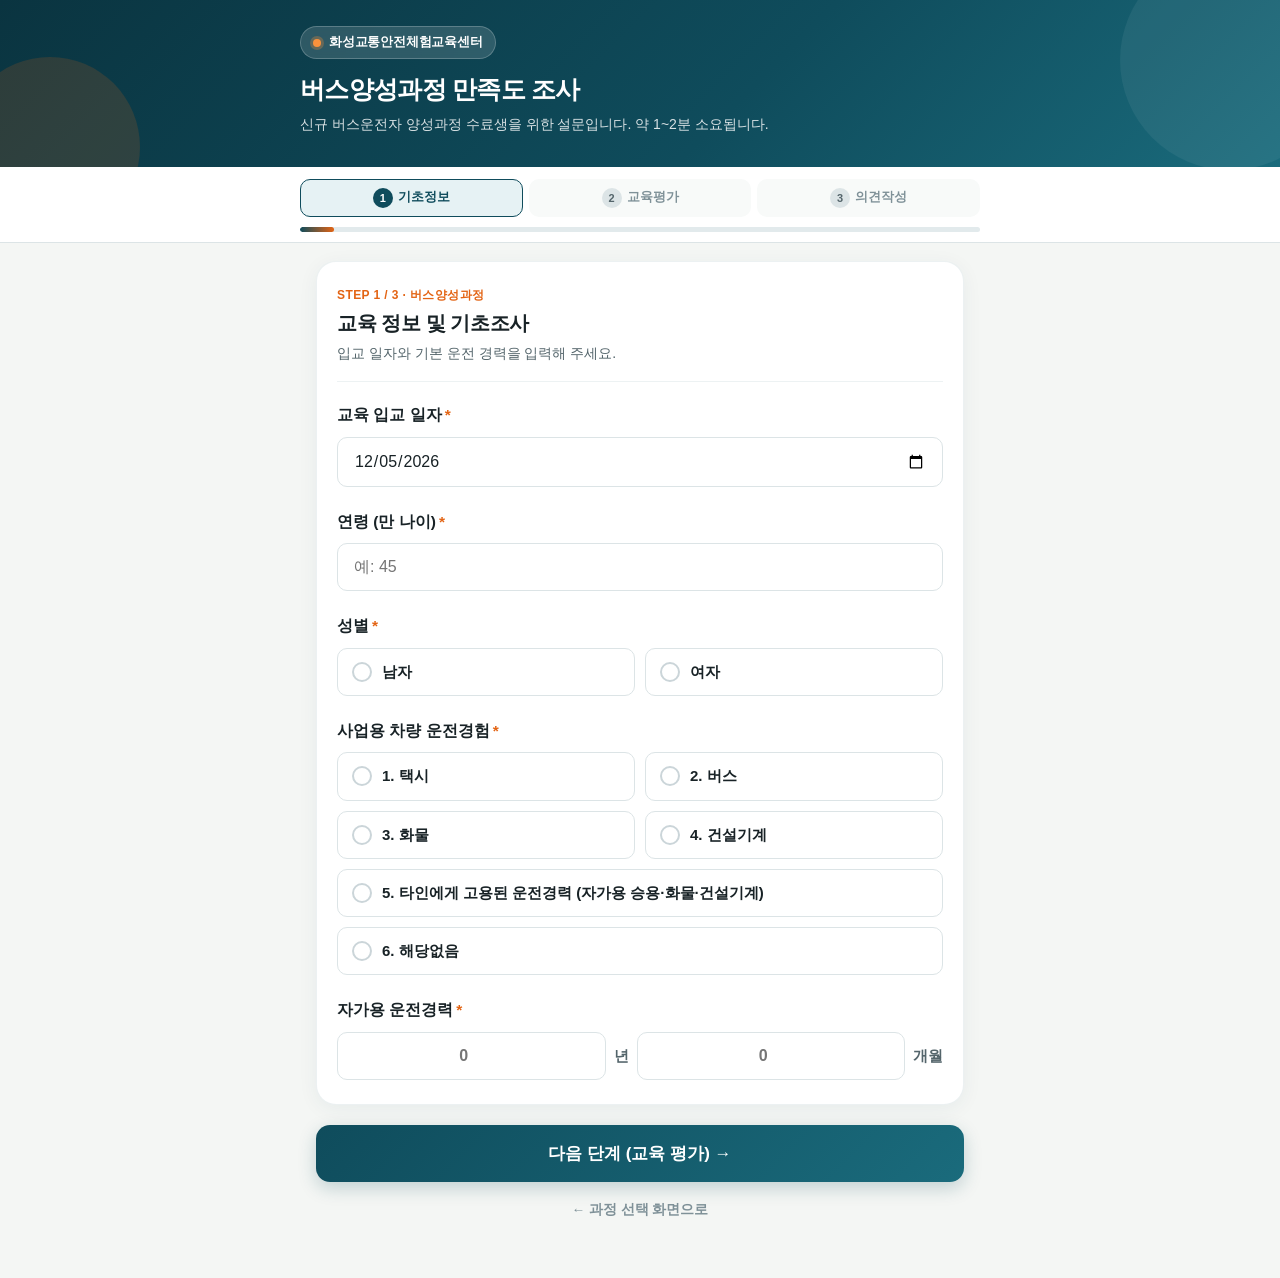
==== bus/index.html @ 3fd79c97 "Add files via upload" ====
<!DOCTYPE html>
<html lang="ko">
<head>
<meta charset="UTF-8">
<meta name="viewport" content="width=device-width, initial-scale=1.0, maximum-scale=1.0, user-scalable=no">
<title>화성센터 고객만족도 조사 - 버스양성과정</title>
<link rel="stylesheet" href="../assets/survey.css">
</head>
<body>
<header class="hero-header">
  <div class="hero-inner">
    <div class="hero-top-row">
      <div class="brand-pill">
        <span class="brand-dot"></span>
        <span id="centerName">화성교통안전체험교육센터</span>
      </div>
    </div>
    <h1 class="hero-title">버스양성과정 만족도 조사</h1>
    <p class="hero-subtitle">신규 버스운전자 양성과정 수료생을 위한 설문입니다. 약 1~2분 소요됩니다.</p>
  </div>
</header>

<nav class="stepper-bar" id="stepperBar" aria-label="설문 단계">
  <div class="stepper-inner">
    <div class="step-pills">
      <button type="button" class="step-pill active"><span class="step-idx">1</span>기초정보</button>
      <button type="button" class="step-pill"><span class="step-idx">2</span>교육평가</button>
      <button type="button" class="step-pill"><span class="step-idx">3</span>의견작성</button>
    </div>
    <div class="progress-track"><div class="progress-fill" id="progressFill"></div></div>
  </div>
</nav>

<main class="container">
  <div class="demo-banner" id="demoBanner">
    <strong>[담당자 안내]</strong> 아직 <code>config.js</code>에 구글 시트 웹 앱 URL이 연결되지 않아 <strong>테스트 모드</strong>로 열려 있습니다. 배포 전 <code>config.js</code>의 <code>SHEET_URL</code>을 입력해 주세요.
  </div>

  <div id="surveyForm">
    <!-- STEP 1: 교육 정보 & 기초조사 -->
    <section class="step-panel active" data-step-key="basic">
      <div class="card">
        <div class="card-head">
          <div class="card-eyebrow">STEP 1 / 3 · 버스양성과정</div>
          <h2 class="card-title">교육 정보 및 기초조사</h2>
          <p class="card-desc">입교 일자와 기본 운전 경력을 입력해 주세요.</p>
        </div>

        <div class="question">
          <label class="q-label" for="eduDate">교육 입교 일자<span class="required">*</span></label>
          <input type="date" id="eduDate">
          <div class="error-msg" id="err-eduDate">교육 입교 일자를 선택해 주세요</div>
        </div>

        <div class="question">
          <label class="q-label" for="age">연령 (만 나이)<span class="required">*</span></label>
          <input type="number" id="age" inputmode="numeric" min="18" max="100" placeholder="예: 45">
          <div class="error-msg" id="err-age">연령(만 나이)을 정확히 입력해 주세요</div>
        </div>

        <div class="question">
          <label class="q-label">성별<span class="required">*</span></label>
          <div class="choice-grid">
            <label class="choice-tile">
              <input type="radio" name="gender" value="1">
              <span class="choice-check">✓</span>
              <span class="choice-text">남자</span>
            </label>
            <label class="choice-tile">
              <input type="radio" name="gender" value="2">
              <span class="choice-check">✓</span>
              <span class="choice-text">여자</span>
            </label>
          </div>
          <div class="error-msg" id="err-gender">성별을 선택해 주세요</div>
        </div>

        <div class="question">
          <label class="q-label">사업용 차량 운전경험<span class="required">*</span></label>
          <div class="choice-grid">
            <label class="choice-tile">
              <input type="radio" name="bizExp" value="1">
              <span class="choice-check">✓</span>
              <span class="choice-text">1. 택시</span>
            </label>
            <label class="choice-tile">
              <input type="radio" name="bizExp" value="2">
              <span class="choice-check">✓</span>
              <span class="choice-text">2. 버스</span>
            </label>
            <label class="choice-tile">
              <input type="radio" name="bizExp" value="3">
              <span class="choice-check">✓</span>
              <span class="choice-text">3. 화물</span>
            </label>
            <label class="choice-tile">
              <input type="radio" name="bizExp" value="4">
              <span class="choice-check">✓</span>
              <span class="choice-text">4. 건설기계</span>
            </label>
            <label class="choice-tile full">
              <input type="radio" name="bizExp" value="5">
              <span class="choice-check">✓</span>
              <span class="choice-text">5. 타인에게 고용된 운전경력 (자가용 승용·화물·건설기계)</span>
            </label>
            <label class="choice-tile full">
              <input type="radio" name="bizExp" value="6">
              <span class="choice-check">✓</span>
              <span class="choice-text">6. 해당없음</span>
            </label>
          </div>
          <div class="error-msg" id="err-bizExp">항목을 선택하고 해당 시 경력 기간을 입력해 주세요</div>

          <div class="sub-box" id="bizCareerBox">
            <div class="sub-box-title">사업용 운전경력 기간 입력</div>
            <div class="exp-row">
              <input type="number" id="bizYear" inputmode="numeric" min="0" max="60" placeholder="0">
              <span class="exp-unit">년</span>
              <input type="number" id="bizMonth" inputmode="numeric" min="0" max="11" placeholder="0">
              <span class="exp-unit">개월</span>
            </div>
          </div>
        </div>

        <div class="question">
          <label class="q-label">자가용 운전경력<span class="required">*</span></label>
          <div class="exp-row">
            <input type="number" id="privYear" inputmode="numeric" min="0" max="80" placeholder="0">
            <span class="exp-unit">년</span>
            <input type="number" id="privMonth" inputmode="numeric" min="0" max="11" placeholder="0">
            <span class="exp-unit">개월</span>
          </div>
          <div class="error-msg" id="err-privCareer">자가용 운전경력을 입력해 주세요 (없으면 0 입력)</div>
        </div>
      </div>

      <div class="step-actions">
        <button type="button" class="btn-next" data-action="next">다음 단계 (교육 평가) →</button>
      </div>
      <div style="text-align:center;">
        <a class="back-link" href="../">← 과정 선택 화면으로</a>
      </div>
    </section>

    <!-- STEP 2: 교육 전반 평가 -->
    <section class="step-panel" data-step-key="rating">
      <div class="card">
        <div class="card-head">
          <div class="card-eyebrow">STEP 2 / 3</div>
          <h2 class="card-title">교육 전반 평가</h2>
          <p class="card-desc">각 문항의 점수 버튼(0점 ~ 10점)을 가볍게 눌러 선택해 주세요.</p>
        </div>

        <div class="rating-toolbar">
          <div class="rating-counter" id="ratingCounter">평가 완료 <strong>0</strong> / 10문항</div>
          <button type="button" id="allSatisfiedBtn" class="quick-max-btn">전체 10점(매우 만족) 선택</button>
        </div>

        <div id="ratingContainer"></div>
      </div>

      <div class="step-actions">
        <button type="button" class="btn-prev" data-action="prev">← 이전</button>
        <button type="button" class="btn-next" data-action="next">다음 단계 (의견 작성) →</button>
      </div>
    </section>

    <!-- STEP 3: 의견 및 개선사항 -->
    <section class="step-panel" data-step-key="feedback">
      <div class="card">
        <div class="card-head">
          <div class="card-eyebrow">STEP 3 / 3 · 마지막 단계</div>
          <h2 class="card-title">의견 및 개선사항</h2>
          <p class="card-desc">더 나은 화성센터 교육을 위해 소중한 의견을 들려주세요.</p>
        </div>

        <div class="question">
          <label class="q-label">교육과정 중 가장 만족스러운 내용은 무엇입니까?<span class="required">*</span></label>
          <div class="choice-grid">
            <label class="choice-tile">
              <input type="radio" name="satisfied" value="체험교육">
              <span class="choice-check">✓</span>
              <span class="choice-text">1. 체험교육</span>
            </label>
            <label class="choice-tile">
              <input type="radio" name="satisfied" value="교수진">
              <span class="choice-check">✓</span>
              <span class="choice-text">2. 교수진</span>
            </label>
            <label class="choice-tile">
              <input type="radio" name="satisfied" value="시설">
              <span class="choice-check">✓</span>
              <span class="choice-text">3. 시설</span>
            </label>
            <label class="choice-tile">
              <input type="radio" name="satisfied" value="기타">
              <span class="choice-check">✓</span>
              <span class="choice-text">4. 기타</span>
            </label>
          </div>
          <div class="error-msg" id="err-satisfied">항목을 선택해 주세요 (기타 선택 시 내용 입력)</div>
          <div class="etc-box" id="satisfiedEtcBox">
            <textarea id="satisfiedEtcText" placeholder="기타 만족스러운 내용을 작성해 주세요"></textarea>
          </div>
        </div>

        <div class="question">
          <label class="q-label">개선점 및 불편사항<span class="required">*</span></label>

          <div class="imp-card">
            <div class="imp-title">① 교육 관련</div>
            <div class="choice-grid">
              <label class="choice-tile">
                <input type="radio" name="imp_edu" value="1">
                <span class="choice-check">✓</span>
                <span class="choice-text">없음</span>
              </label>
              <label class="choice-tile">
                <input type="radio" name="imp_edu" value="2">
                <span class="choice-check">✓</span>
                <span class="choice-text">있음 (작성)</span>
              </label>
            </div>
            <div class="imp-textarea" id="imp_edu_box">
              <textarea id="imp_edu_text" placeholder="교육 관련 개선점을 작성해 주세요"></textarea>
            </div>
          </div>

          <div class="imp-card">
            <div class="imp-title">② 시설 관련</div>
            <div class="choice-grid">
              <label class="choice-tile">
                <input type="radio" name="imp_facility" value="1">
                <span class="choice-check">✓</span>
                <span class="choice-text">없음</span>
              </label>
              <label class="choice-tile">
                <input type="radio" name="imp_facility" value="2">
                <span class="choice-check">✓</span>
                <span class="choice-text">있음 (작성)</span>
              </label>
            </div>
            <div class="imp-textarea" id="imp_facility_box">
              <textarea id="imp_facility_text" placeholder="시설 관련 개선점을 작성해 주세요"></textarea>
            </div>
          </div>

          <div class="imp-card">
            <div class="imp-title">③ 기타 의견</div>
            <div class="choice-grid">
              <label class="choice-tile">
                <input type="radio" name="imp_etc" value="1">
                <span class="choice-check">✓</span>
                <span class="choice-text">없음</span>
              </label>
              <label class="choice-tile">
                <input type="radio" name="imp_etc" value="2">
                <span class="choice-check">✓</span>
                <span class="choice-text">있음 (작성)</span>
              </label>
            </div>
            <div class="imp-textarea" id="imp_etc_box">
              <textarea id="imp_etc_text" placeholder="기타 의견을 작성해 주세요"></textarea>
            </div>
          </div>

          <div class="error-msg" id="err-improvement">①~③ 모든 항목을 선택해 주세요 (있음 선택 시 내용 입력)</div>
        </div>
      </div>

      <div class="step-actions">
        <button type="button" class="btn-prev" data-action="prev">← 이전</button>
        <button type="button" class="submit-btn" id="submitBtn">설문 제출 완료</button>
      </div>
      <div class="status-box" id="statusBox"></div>
    </section>
  </div>

  <!-- 완료 화면 -->
  <div class="complete-screen" id="completeScreen">
    <div class="complete-icon">✓</div>
    <h2>설문이 정상 제출되었습니다</h2>
    <p>화성교통안전체험교육센터 버스양성과정에 참여해 주셔서 감사합니다.<br>보내주신 소중한 의견은 더 나은 교육 서비스 개선에 적극 반영하겠습니다.</p>
    <div class="complete-meta" id="completeMeta"></div>
    <button type="button" class="secondary-btn" onclick="window.location.reload()">새 설문 작성하기</button>
  </div>
</main>

<script src="../config.js"></script>
<script src="../assets/survey.js"></script>
<script>
  window.addEventListener('DOMContentLoaded', function () {
    window.initHwaseongSurvey({ surveyType: 'bus' });
  });
</script>
</body>
</html>
---- assets/survey.css ----
:root {
  --brand: #0f4c5c;
  --brand-dark: #0a3440;
  --brand-light: #e6f2f4;
  --brand-mid: #1a6b7c;
  --accent: #e36414;
  --accent-soft: #fff3eb;
  --bus: #1e4d8c;
  --bus-soft: #eaf2fc;
  --bg: #f4f6f4;
  --surface: #ffffff;
  --surface-muted: #f8faf9;
  --text: #182226;
  --text-sub: #54656b;
  --text-muted: #7f9198;
  --border: #dce4e6;
  --danger: #d64545;
  --danger-bg: #fff5f5;
  --success: #16794c;
  --success-bg: #ecfdf3;
  --radius-lg: 20px;
  --radius-md: 14px;
  --radius-sm: 10px;
  --shadow-card: 0 4px 20px rgba(15, 76, 92, 0.06);
  --shadow-btn: 0 6px 18px rgba(15, 76, 92, 0.22);
}

html {
  overflow-x: hidden;
  scroll-behavior: smooth;
}

* {
  box-sizing: border-box;
  margin: 0;
  padding: 0;
  -webkit-tap-highlight-color: transparent;
}

body {
  font-family: -apple-system, BlinkMacSystemFont, 'Pretendard', 'Malgun Gothic', 'Apple SD Gothic Neo', sans-serif;
  background: var(--bg);
  color: var(--text);
  min-height: 100vh;
  overflow-x: hidden;
  line-height: 1.55;
}

/* 상단 히어로 배너 (화성센터 전용 딥 틸 테마) */
.hero-header {
  background: linear-gradient(135deg, var(--brand-dark) 0%, var(--brand) 58%, var(--brand-mid) 100%);
  color: #ffffff;
  padding: 26px 20px 32px;
  position: relative;
  overflow: hidden;
}

.hero-header::before {
  content: '';
  position: absolute;
  right: -60px;
  top: -50px;
  width: 220px;
  height: 220px;
  border-radius: 50%;
  background: rgba(255, 255, 255, 0.06);
  pointer-events: none;
}

.hero-header::after {
  content: '';
  position: absolute;
  left: -40px;
  bottom: -70px;
  width: 180px;
  height: 180px;
  border-radius: 50%;
  background: rgba(227, 100, 20, 0.16);
  pointer-events: none;
}

.hero-inner {
  max-width: 680px;
  margin: 0 auto;
  position: relative;
  z-index: 1;
}

.hero-top-row {
  display: flex;
  align-items: center;
  justify-content: space-between;
  gap: 12px;
  margin-bottom: 14px;
}

.brand-pill {
  display: inline-flex;
  align-items: center;
  gap: 8px;
  background: rgba(255, 255, 255, 0.14);
  border: 1px solid rgba(255, 255, 255, 0.22);
  backdrop-filter: blur(6px);
  padding: 6px 12px;
  border-radius: 999px;
  font-size: 12.5px;
  font-weight: 700;
  letter-spacing: -0.2px;
}

.brand-dot {
  width: 8px;
  height: 8px;
  border-radius: 50%;
  background: #fb923c;
  box-shadow: 0 0 0 3px rgba(251, 146, 60, 0.28);
}

/* 상단 우측 관리자 자물쇠 버튼 */
.admin-lock-btn {
  width: 38px;
  height: 38px;
  border-radius: 11px;
  background: rgba(255, 255, 255, 0.14);
  border: 1px solid rgba(255, 255, 255, 0.26);
  color: #ffffff;
  display: inline-flex;
  align-items: center;
  justify-content: center;
  cursor: pointer;
  transition: background 0.15s ease, transform 0.15s ease;
  flex-shrink: 0;
}

.admin-lock-btn:hover {
  background: rgba(255, 255, 255, 0.24);
  transform: translateY(-1px);
}

.admin-lock-btn:active {
  transform: scale(0.95);
}

.hero-title {
  font-size: 25px;
  font-weight: 800;
  letter-spacing: -0.7px;
  line-height: 1.3;
  margin-bottom: 8px;
}

.hero-subtitle {
  font-size: 14px;
  color: rgba(255, 255, 255, 0.84);
  line-height: 1.5;
}

/* 비밀번호 입력 모달 */
.modal-backdrop {
  position: fixed;
  inset: 0;
  background: rgba(10, 30, 38, 0.58);
  backdrop-filter: blur(4px);
  display: none;
  align-items: center;
  justify-content: center;
  padding: 20px;
  z-index: 999;
}

.modal-backdrop.show {
  display: flex;
}

.modal-card {
  width: 100%;
  max-width: 380px;
  background: #ffffff;
  border-radius: 20px;
  padding: 26px 22px 22px;
  box-shadow: 0 20px 50px rgba(0, 0, 0, 0.28);
  animation: fadeSlide 0.18s ease;
}

.modal-icon {
  width: 48px;
  height: 48px;
  border-radius: 14px;
  background: var(--brand-light);
  color: var(--brand);
  display: flex;
  align-items: center;
  justify-content: center;
  margin-bottom: 14px;
}

.modal-title {
  font-size: 19px;
  font-weight: 800;
  color: var(--text);
  margin-bottom: 6px;
}

.modal-desc {
  font-size: 13.5px;
  color: var(--text-sub);
  margin-bottom: 16px;
  line-height: 1.5;
}

.modal-actions {
  display: flex;
  gap: 8px;
  margin-top: 16px;
}

.modal-btn-cancel {
  flex: 1;
  padding: 13px;
  border-radius: 10px;
  border: 1.5px solid var(--border);
  background: #ffffff;
  color: var(--text-sub);
  font-size: 14.5px;
  font-weight: 700;
  cursor: pointer;
  font-family: inherit;
}

.modal-btn-confirm {
  flex: 1.4;
  padding: 13px;
  border-radius: 10px;
  border: none;
  background: var(--brand);
  color: #ffffff;
  font-size: 14.5px;
  font-weight: 800;
  cursor: pointer;
  font-family: inherit;
}

/* 고정 단계 내비게이션 바 */
.stepper-bar {
  position: sticky;
  top: 0;
  z-index: 90;
  background: rgba(255, 255, 255, 0.96);
  backdrop-filter: blur(10px);
  border-bottom: 1px solid var(--border);
  padding: 12px 16px 10px;
}

.stepper-inner {
  max-width: 680px;
  margin: 0 auto;
}

.step-pills {
  display: flex;
  gap: 6px;
  margin-bottom: 10px;
}

.step-pill {
  flex: 1;
  display: flex;
  align-items: center;
  justify-content: center;
  gap: 5px;
  padding: 8px 6px;
  border-radius: 10px;
  background: var(--surface-muted);
  border: 1.5px solid transparent;
  color: var(--text-muted);
  font-size: 12.5px;
  font-weight: 700;
  cursor: pointer;
  transition: all 0.18s ease;
  font-family: inherit;
}

.step-pill .step-idx {
  width: 20px;
  height: 20px;
  border-radius: 50%;
  background: #dce4e6;
  color: #54656b;
  display: inline-flex;
  align-items: center;
  justify-content: center;
  font-size: 11px;
  font-weight: 800;
  flex-shrink: 0;
}

.step-pill.active {
  background: var(--brand-light);
  border-color: var(--brand);
  color: var(--brand);
}

.step-pill.active .step-idx {
  background: var(--brand);
  color: #ffffff;
}

.step-pill.done {
  background: var(--success-bg);
  color: var(--success);
  border-color: #bbf7d0;
}

.step-pill.done .step-idx {
  background: var(--success);
  color: #ffffff;
}

.progress-track {
  height: 5px;
  background: #e2eaec;
  border-radius: 999px;
  overflow: hidden;
}

.progress-fill {
  height: 100%;
  width: 0%;
  background: linear-gradient(90deg, var(--brand), var(--accent));
  border-radius: 999px;
  transition: width 0.25s ease;
}

/* 메인 컨테이너 */
.container {
  max-width: 680px;
  margin: 0 auto;
  padding: 18px 16px 56px;
}

.demo-banner {
  display: none;
  background: #fffbeb;
  border: 1.5px solid #f59e0b;
  color: #92400e;
  padding: 13px 16px;
  border-radius: var(--radius-md);
  margin-bottom: 16px;
  font-size: 13.5px;
  line-height: 1.6;
}

.demo-banner.show {
  display: block;
}

/* 단계별 카드 */
.step-panel {
  display: none;
  animation: fadeSlide 0.22s ease;
}

.step-panel.active {
  display: block;
}

@keyframes fadeSlide {
  from {
    opacity: 0;
    transform: translateY(8px);
  }
  to {
    opacity: 1;
    transform: translateY(0);
  }
}

.card {
  background: var(--surface);
  border-radius: var(--radius-lg);
  padding: 24px 20px;
  margin-bottom: 16px;
  box-shadow: var(--shadow-card);
  border: 1px solid rgba(15, 76, 92, 0.08);
}

.card-head {
  margin-bottom: 22px;
  padding-bottom: 16px;
  border-bottom: 1px solid #edf2f3;
}

.card-eyebrow {
  font-size: 12px;
  font-weight: 800;
  color: var(--accent);
  text-transform: uppercase;
  letter-spacing: 0.4px;
  margin-bottom: 4px;
}

.card-title {
  font-size: 20px;
  font-weight: 800;
  color: var(--text);
  letter-spacing: -0.4px;
}

.card-desc {
  font-size: 14px;
  color: var(--text-sub);
  margin-top: 4px;
}

/* 질문 블록 */
.question {
  margin-bottom: 24px;
}

.question:last-child {
  margin-bottom: 0;
}

.q-label {
  display: block;
  font-size: 15.5px;
  font-weight: 700;
  color: var(--text);
  margin-bottom: 10px;
  line-height: 1.45;
}

.required {
  color: var(--accent);
  margin-left: 3px;
}

input[type='number'],
input[type='date'],
input[type='text'],
input[type='password'],
select,
textarea {
  width: 100%;
  padding: 14px 16px;
  border: 1.5px solid var(--border);
  border-radius: var(--radius-sm);
  font-size: 16px;
  font-family: inherit;
  background: var(--surface);
  color: var(--text);
  transition: border-color 0.15s, box-shadow 0.15s;
  -webkit-appearance: none;
  appearance: none;
}

select {
  background-image: url("data:image/svg+xml,%3Csvg xmlns='http://www.w3.org/2000/svg' width='14' height='9' viewBox='0 0 14 9'%3E%3Cpath d='M1.5 1.5L7 7L12.5 1.5' stroke='%230f4c5c' stroke-width='2.2' fill='none' stroke-linecap='round' stroke-linejoin='round'/%3E%3C/svg%3E");
  background-repeat: no-repeat;
  background-position: right 14px center;
  padding-right: 40px;
}

input:focus,
select:focus,
textarea:focus {
  outline: none;
  border-color: var(--brand);
  box-shadow: 0 0 0 3px rgba(15, 76, 92, 0.12);
}

textarea {
  resize: vertical;
  min-height: 96px;
}

/* 세그먼트 / 타일형 선택 버튼 */
.choice-grid {
  display: grid;
  grid-template-columns: repeat(2, 1fr);
  gap: 10px;
}

.choice-list {
  display: flex;
  flex-direction: column;
  gap: 9px;
}

.choice-tile {
  position: relative;
  display: flex;
  align-items: center;
  gap: 10px;
  padding: 13px 14px;
  border: 1.5px solid var(--border);
  border-radius: var(--radius-sm);
  background: var(--surface);
  cursor: pointer;
  transition: all 0.15s ease;
  user-select: none;
}

.choice-tile.full {
  grid-column: 1 / -1;
}

.choice-tile input[type='radio'] {
  position: absolute;
  opacity: 0;
  pointer-events: none;
}

.choice-check {
  width: 20px;
  height: 20px;
  border-radius: 50%;
  border: 2px solid #cbd5d9;
  display: inline-flex;
  align-items: center;
  justify-content: center;
  flex-shrink: 0;
  transition: all 0.15s ease;
  font-size: 12px;
  color: transparent;
}

.choice-text {
  font-size: 15px;
  font-weight: 600;
  color: var(--text);
  line-height: 1.35;
}

.choice-tile.checked {
  border-color: var(--brand);
  background: var(--brand-light);
  box-shadow: 0 2px 8px rgba(15, 76, 92, 0.08);
}

.choice-tile.checked .choice-check {
  border-color: var(--brand);
  background: var(--brand);
  color: #ffffff;
}

.choice-tile.checked .choice-text {
  color: var(--brand-dark);
}

/* 경력 입력 박스 */
.sub-box {
  display: none;
  margin-top: 12px;
  padding: 16px;
  background: var(--accent-soft);
  border: 1.5px solid #fdcfb2;
  border-radius: var(--radius-sm);
}

.sub-box.show {
  display: block;
}

.sub-box-title {
  font-size: 13.5px;
  font-weight: 700;
  color: #9a3412;
  margin-bottom: 10px;
}

.exp-row {
  display: flex;
  align-items: center;
  gap: 8px;
}

.exp-row input {
  flex: 1;
  min-width: 0;
  text-align: center;
  font-weight: 700;
}

.exp-unit {
  font-size: 14.5px;
  font-weight: 700;
  color: var(--text-sub);
  white-space: nowrap;
}

/* 0~10점 터치 패드 평가 UI */
.rating-toolbar {
  display: flex;
  align-items: center;
  justify-content: space-between;
  gap: 10px;
  flex-wrap: wrap;
  padding: 12px 14px;
  background: var(--surface-muted);
  border: 1px solid var(--border);
  border-radius: var(--radius-md);
  margin-bottom: 18px;
}

.rating-counter {
  font-size: 13.5px;
  font-weight: 700;
  color: var(--text-sub);
}

.rating-counter strong {
  color: var(--brand);
  font-size: 15px;
}

.quick-max-btn {
  padding: 9px 14px;
  background: var(--brand);
  color: #ffffff;
  border: none;
  border-radius: 9px;
  font-size: 13.5px;
  font-weight: 700;
  cursor: pointer;
  font-family: inherit;
}

.quick-max-btn:active {
  transform: scale(0.98);
}

.rating-card {
  padding: 18px 16px;
  background: var(--surface-muted);
  border: 1.5px solid #e6eded;
  border-radius: var(--radius-md);
  margin-bottom: 14px;
  transition: border-color 0.15s ease, background 0.15s ease;
}

.rating-card:last-child {
  margin-bottom: 0;
}

.rating-card.answered {
  background: #ffffff;
  border-color: #b7d6dc;
}

.rating-card.has-error {
  border-color: var(--danger);
  background: var(--danger-bg);
}

.rating-top {
  display: flex;
  align-items: flex-start;
  justify-content: space-between;
  gap: 10px;
  margin-bottom: 14px;
}

.rating-q {
  font-size: 15.5px;
  font-weight: 700;
  color: var(--text);
  line-height: 1.5;
}

.rating-q-num {
  display: inline-block;
  color: var(--brand);
  margin-right: 4px;
}

.score-pill {
  flex-shrink: 0;
  padding: 4px 10px;
  border-radius: 999px;
  font-size: 12.5px;
  font-weight: 800;
  background: #e6eded;
  color: var(--text-muted);
  white-space: nowrap;
}

.score-pill.low {
  background: #fee2e2;
  color: #b91c1c;
}

.score-pill.mid {
  background: #fef3c7;
  color: #b45309;
}

.score-pill.high {
  background: var(--brand-light);
  color: var(--brand);
}

.score-grid {
  display: grid;
  grid-template-columns: repeat(11, 1fr);
  gap: 4px;
}

.score-btn {
  height: 42px;
  border-radius: 9px;
  border: 1.5px solid var(--border);
  background: #ffffff;
  color: var(--text);
  font-size: 14px;
  font-weight: 700;
  cursor: pointer;
  font-family: inherit;
  transition: all 0.12s ease;
  display: flex;
  align-items: center;
  justify-content: center;
  padding: 0;
}

.score-btn:hover {
  border-color: var(--brand-mid);
}

.score-btn.selected {
  background: var(--brand);
  border-color: var(--brand);
  color: #ffffff;
  transform: translateY(-1px);
  box-shadow: 0 3px 8px rgba(15, 76, 92, 0.25);
}

.score-btn.selected.low {
  background: #d64545;
  border-color: #d64545;
  box-shadow: 0 3px 8px rgba(214, 69, 69, 0.25);
}

.score-btn.selected.mid {
  background: #d97706;
  border-color: #d97706;
  box-shadow: 0 3px 8px rgba(217, 119, 6, 0.25);
}

.score-scale-labels {
  display: flex;
  justify-content: space-between;
  font-size: 12px;
  font-weight: 700;
  margin-top: 8px;
  color: var(--text-muted);
}

.score-scale-labels .low {
  color: #c53030;
}

.score-scale-labels .high {
  color: var(--brand);
}

/* 개선사항 카드 */
.imp-card {
  padding: 16px;
  background: var(--surface-muted);
  border: 1px solid var(--border);
  border-radius: var(--radius-md);
  margin-bottom: 12px;
}

.imp-card:last-child {
  margin-bottom: 0;
}

.imp-title {
  font-size: 15px;
  font-weight: 800;
  color: var(--brand-dark);
  margin-bottom: 10px;
}

.etc-box,
.imp-textarea {
  display: none;
  margin-top: 10px;
}

.etc-box.show,
.imp-textarea.show {
  display: block;
}

/* 에러 및 상태 메시지 */
.error-msg {
  color: var(--danger);
  font-size: 13.5px;
  font-weight: 700;
  margin-top: 8px;
  display: none;
}

.error-msg.show {
  display: block;
}

.status-box {
  display: none;
  margin-top: 14px;
  padding: 14px 16px;
  border-radius: var(--radius-sm);
  font-size: 14px;
  font-weight: 600;
  background: #fef9c3;
  color: #854d0e;
  line-height: 1.55;
}

.status-box.error {
  background: var(--danger-bg);
  color: var(--danger);
  border: 1px solid #fecaca;
}

.status-box.success {
  background: var(--success-bg);
  color: var(--success);
  border: 1px solid #bbf7d0;
}

/* 하단 단계 이동 버튼 바 */
.step-actions {
  display: flex;
  gap: 10px;
  margin-top: 20px;
}

.btn-prev {
  flex: 0 0 112px;
  padding: 17px 14px;
  border-radius: var(--radius-md);
  border: 1.5px solid var(--border);
  background: #ffffff;
  color: var(--text-sub);
  font-size: 16px;
  font-weight: 700;
  cursor: pointer;
  font-family: inherit;
}

.btn-next,
.submit-btn {
  flex: 1;
  padding: 17px 20px;
  border-radius: var(--radius-md);
  border: none;
  background: linear-gradient(135deg, var(--brand) 0%, var(--brand-mid) 100%);
  color: #ffffff;
  font-size: 17px;
  font-weight: 800;
  cursor: pointer;
  box-shadow: var(--shadow-btn);
  font-family: inherit;
  transition: transform 0.12s ease;
}

.submit-btn {
  background: linear-gradient(135deg, var(--accent) 0%, #c8520a 100%);
  box-shadow: 0 6px 18px rgba(227, 100, 20, 0.28);
}

.btn-next:active,
.submit-btn:active {
  transform: scale(0.99);
}

.submit-btn:disabled {
  background: #94a3b8;
  box-shadow: none;
  cursor: not-allowed;
}

/* 완료 화면 */
.complete-screen {
  display: none;
  text-align: center;
  padding: 48px 22px;
  background: #ffffff;
  border-radius: var(--radius-lg);
  box-shadow: var(--shadow-card);
  border: 1px solid var(--border);
  margin-top: 12px;
}

.complete-screen.show {
  display: block;
}

.complete-icon {
  width: 76px;
  height: 76px;
  border-radius: 24px;
  background: linear-gradient(135deg, var(--brand), #16794c);
  color: #ffffff;
  font-size: 38px;
  display: flex;
  align-items: center;
  justify-content: center;
  margin: 0 auto 22px;
  box-shadow: 0 10px 24px rgba(15, 76, 92, 0.24);
}

.complete-screen h2 {
  font-size: 24px;
  font-weight: 800;
  color: var(--brand-dark);
  margin-bottom: 10px;
}

.complete-screen p {
  font-size: 15.5px;
  color: var(--text-sub);
  line-height: 1.7;
}

.complete-meta {
  margin-top: 20px;
  padding: 14px 16px;
  background: var(--surface-muted);
  border: 1px solid var(--border);
  border-radius: var(--radius-sm);
  font-size: 13.5px;
  color: var(--text-sub);
  line-height: 1.6;
}

.secondary-btn {
  display: inline-block;
  margin-top: 22px;
  padding: 13px 24px;
  background: var(--brand-light);
  color: var(--brand-dark);
  border: none;
  border-radius: var(--radius-sm);
  font-size: 15px;
  font-weight: 700;
  text-decoration: none;
  cursor: pointer;
  font-family: inherit;
}

.back-link {
  display: inline-block;
  margin-top: 18px;
  color: var(--text-muted);
  font-size: 13.5px;
  font-weight: 600;
  text-decoration: none;
}

.back-link:hover {
  color: var(--brand);
}

@media (max-width: 440px) {
  .hero-title {
    font-size: 22px;
  }
  .step-pill {
    font-size: 11.5px;
    padding: 7px 4px;
  }
  .step-pill .step-idx {
    width: 18px;
    height: 18px;
    font-size: 10.5px;
  }
  .score-grid {
    grid-template-columns: repeat(6, 1fr);
    gap: 6px;
  }
  .score-btn {
    height: 44px;
    font-size: 15px;
  }
  .choice-grid {
    grid-template-columns: 1fr;
  }
}
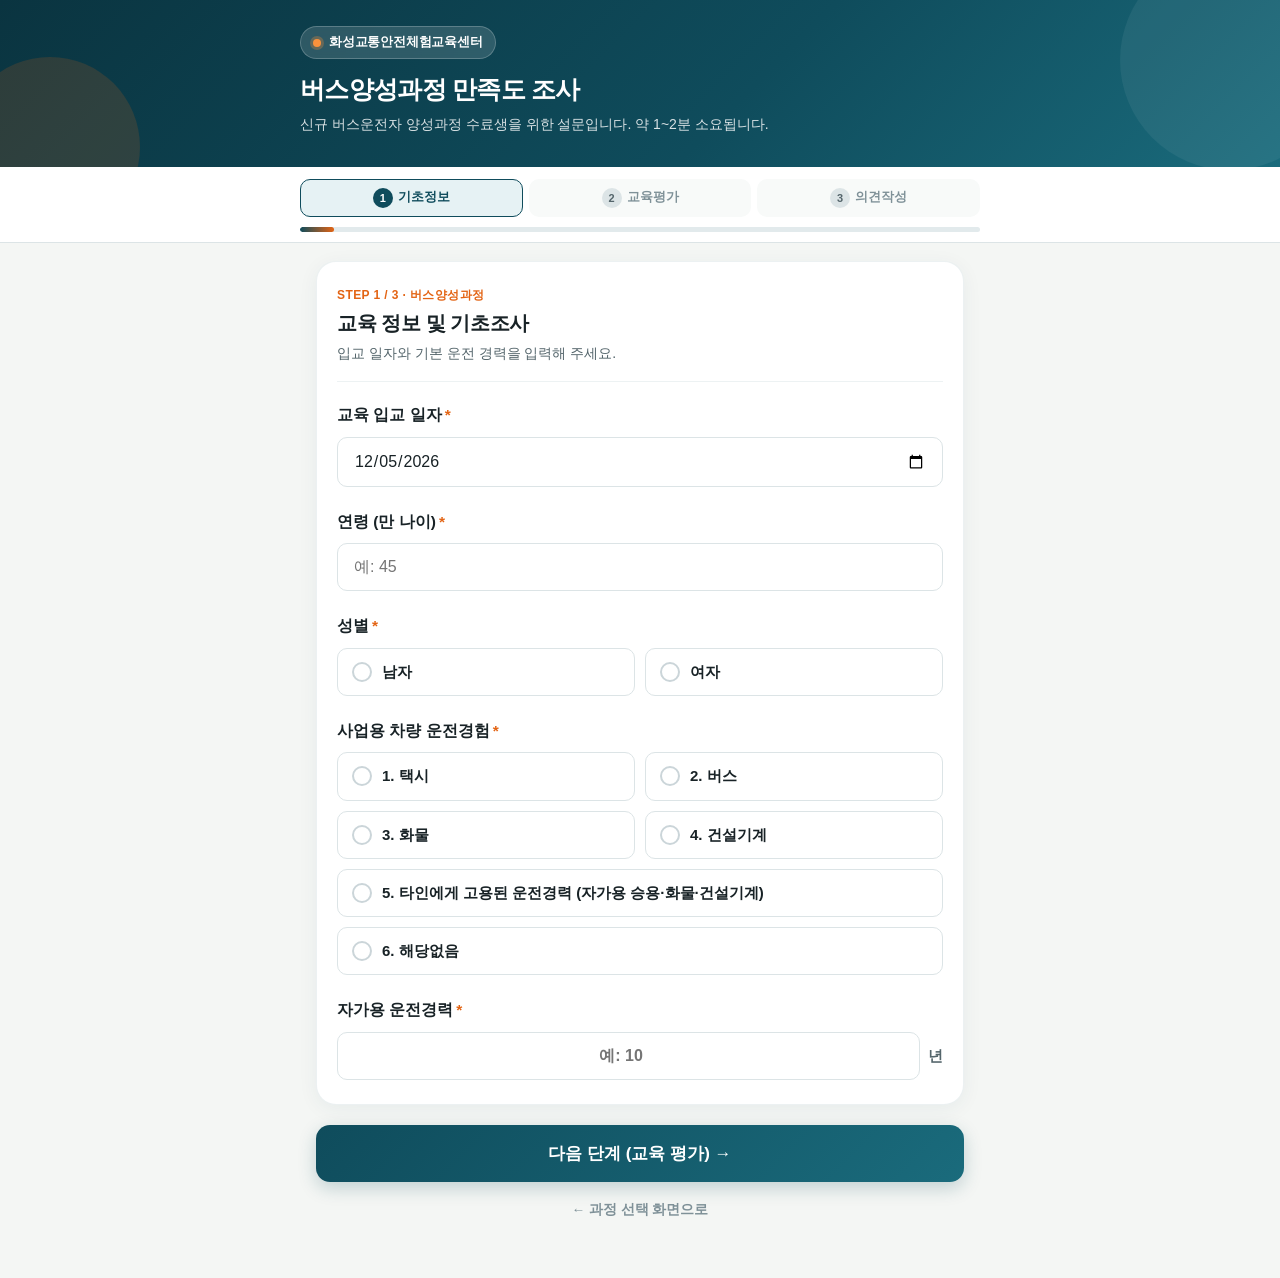
==== commit 1f013154: "Add files via upload" ====
--- a/bus/index.html
+++ b/bus/index.html
@@ -123,14 +123,12 @@
         </div>
 
         <div class="question">
-          <label class="q-label">자가용 운전경력<span class="required">*</span></label>
+          <label class="q-label" for="privYear">자가용 운전경력<span class="required">*</span></label>
           <div class="exp-row">
-            <input type="number" id="privYear" inputmode="numeric" min="0" max="80" placeholder="0">
+            <input type="number" id="privYear" inputmode="numeric" min="0" max="80" placeholder="예: 10">
             <span class="exp-unit">년</span>
-            <input type="number" id="privMonth" inputmode="numeric" min="0" max="11" placeholder="0">
-            <span class="exp-unit">개월</span>
-          </div>
-          <div class="error-msg" id="err-privCareer">자가용 운전경력을 입력해 주세요 (없으면 0 입력)</div>
+          </div>
+          <div class="error-msg" id="err-privCareer">자가용 운전경력(년)을 입력해 주세요 (없으면 0 입력)</div>
         </div>
       </div>
 
